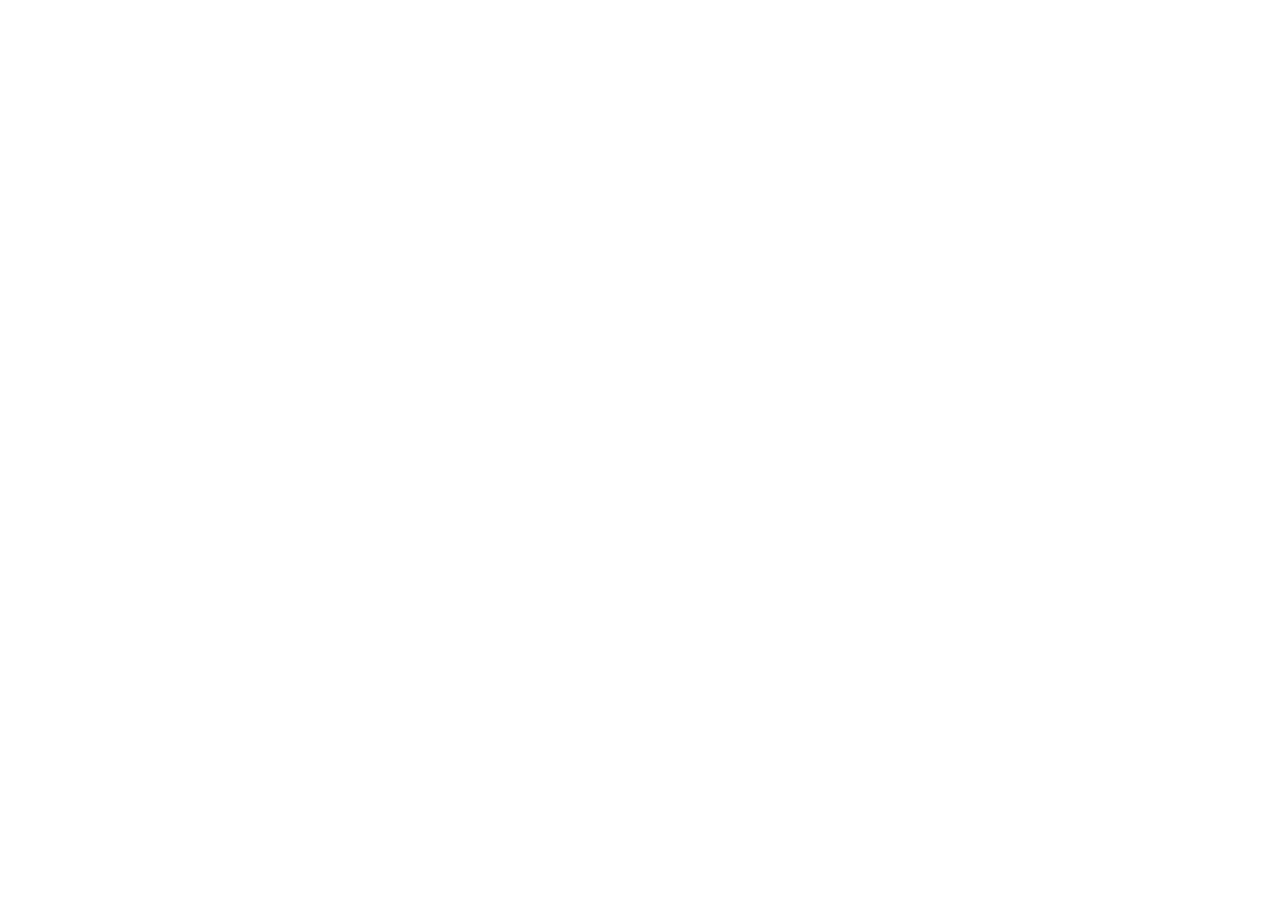
==== designs/color-mode-switch/index.html @ fc919a15 "feat(color_mode_switch): 按钮重设计定稿方向 A 墨盘——黑底加发丝描边补暗页隐身（黑钮唯一隐身场景是亮站转暗的反转后暗页），hover 上浮/描边亮/浮出「还原配色」，常态 " ====
<!doctype html>
<html lang="zh">
<head>
<meta charset="utf-8">
<meta name="viewport" content="width=device-width, initial-scale=1">
<title>亮暗色切换 · 按钮定稿基准</title>
<style>
  * { box-sizing: border-box; }
  html, body { margin: 0; }
  body {
    font-family: -apple-system, BlinkMacSystemFont, 'Segoe UI', 'PingFang SC', 'Noto Sans SC', sans-serif;
  }

  /* ───────────── artboard 页面骨架（按钮的场景语境） ───────────── */
  .pgm { position: absolute; inset: 0; overflow: hidden; }
  .pgm-nav { display: flex; align-items: center; gap: 10px; padding: 0 16px; height: 38px; }
  .pgm-logo { width: 20px; height: 20px; border-radius: 6px; flex-shrink: 0; }
  .pgm-navitem { width: 34px; height: 8px; border-radius: 4px; }
  .pgm-body { display: flex; gap: 14px; padding: 16px 16px 0; }
  .pgm-main { flex: 1; min-width: 0; }
  .pgm-head { height: 16px; border-radius: 5px; width: 62%; margin-bottom: 12px; }
  .pgm-line { height: 8px; border-radius: 4px; margin-bottom: 8px; }
  .pgm-side { width: 128px; height: 118px; border-radius: 8px; flex-shrink: 0; }
  .pgm-body2 { padding: 14px 16px 0; }

  .pgm--light { background: #f7f6f3; }
  .pgm--light .pgm-logo { background: rgba(0,0,0,.32); }
  .pgm--light .pgm-navitem { background: rgba(0,0,0,.12); }
  .pgm--light .pgm-head { background: rgba(0,0,0,.30); }
  .pgm--light .pgm-line { background: rgba(0,0,0,.12); }
  .pgm--light .pgm-side { background: linear-gradient(135deg, #c8d3e2, #93a7c2); }

  .pgm--dark { background: #14161a; }
  .pgm--dark .pgm-logo { background: rgba(255,255,255,.4); }
  .pgm--dark .pgm-navitem { background: rgba(255,255,255,.14); }
  .pgm--dark .pgm-head { background: rgba(255,255,255,.36); }
  .pgm--dark .pgm-line { background: rgba(255,255,255,.14); }
  .pgm--dark .pgm-side { background: linear-gradient(135deg, #2b3444, #45546e); }

  /* ───────────── 按钮公共：fixed 右上 20px 的替身 ───────────── */
  .cmw { position: absolute; top: 20px; right: 20px; z-index: 5; }

  .cm-tip {
    position: absolute; top: 50%; right: calc(100% + 10px);
    transform: translateY(-50%) translateX(4px);
    /* 描边对齐 v0.1.3 实现：暗页上黑底气泡无描边则边界不可见 */
    background: rgba(20,20,20,.92); color: #fff;
    border: 1px solid rgba(255,255,255,.25);
    font-size: 12px; line-height: 1; padding: 7px 9px; border-radius: 6px;
    white-space: nowrap; opacity: 0; pointer-events: none;
    transition: opacity .16s ease, transform .16s ease;
  }
  .cmw:hover .cm-tip { opacity: 1; transform: translateY(-50%) translateX(0); }

  /* ───────────── 定稿 · 墨盘：黑圆 + 发丝描边（= v0.1.3 实现） ───────────── */
  .cma-btn {
    width: 40px; height: 40px; border-radius: 50%;
    background: #000; border: 1px solid rgba(255,255,255,.22);
    cursor: pointer; padding: 0;
    display: flex; align-items: center; justify-content: center;
    box-shadow: 0 2px 10px rgba(0,0,0,.28);
    transition: transform .18s ease, border-color .18s ease, box-shadow .18s ease;
  }
  .cmw-a:hover .cma-btn {
    transform: translateY(-2px);
    border-color: rgba(255,255,255,.55);
    box-shadow: 0 6px 18px rgba(0,0,0,.32);
  }
</style>
<script src="https://unpkg.com/react@18.3.1/umd/react.development.js" integrity="sha384-hD6/rw4ppMLGNu3tX5cjIb+uRZ7UkRJ6BPkLpg4hAu/6onKUg4lLsHAs9EBPT82L" crossorigin="anonymous"></script>
<script src="https://unpkg.com/react-dom@18.3.1/umd/react-dom.development.js" integrity="sha384-u6aeetuaXnQ38mYT8rp6sbXaQe3NL9t+IBXmnYxwkUI2Hw4bsp2Wvmx4yRQF1uAm" crossorigin="anonymous"></script>
<script src="https://unpkg.com/@babel/standalone@7.29.0/babel.min.js" integrity="sha384-m08KidiNqLdpJqLq95G/LEi8Qvjl/xUYll3QILypMoQ65QorJ9Lvtp2RXYGBFj1y" crossorigin="anonymous"></script>
</head>
<body>
<div id="root"></div>
<script type="text/babel" src="design-canvas.jsx"></script>
<script type="text/babel" src="directions.jsx"></script>
</body>
</html>
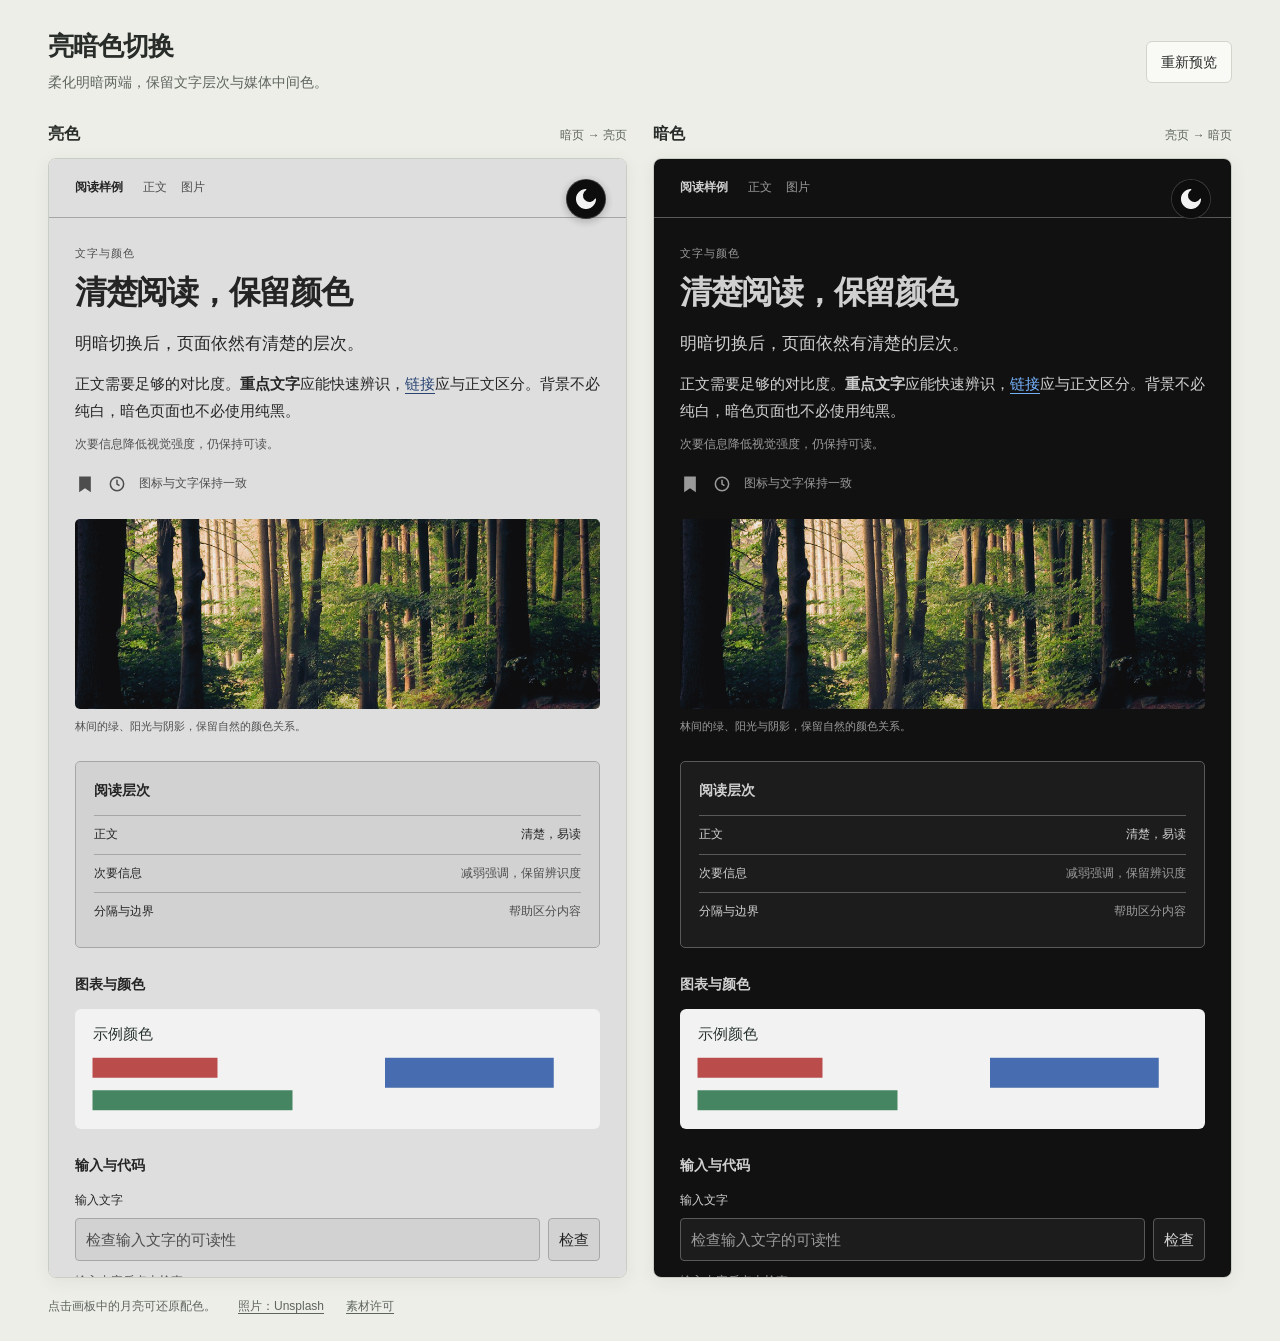
==== commit 6c7c2441: "feat(color_mode_switch): 柔化亮暗配色并修正媒体反转（v0.1.4） - 压缩黑白端点，补偿媒体中间色 - 修复 picture 与嵌套 SVG 重复反转，区分单色图标和彩色图" ====
--- a/designs/color-mode-switch/index.html
+++ b/designs/color-mode-switch/index.html
@@ -1,79 +1,124 @@
 <!doctype html>
-<html lang="zh">
+<html lang="zh-CN">
 <head>
-<meta charset="utf-8">
-<meta name="viewport" content="width=device-width, initial-scale=1">
-<title>亮暗色切换 · 按钮定稿基准</title>
-<style>
-  * { box-sizing: border-box; }
-  html, body { margin: 0; }
-  body {
-    font-family: -apple-system, BlinkMacSystemFont, 'Segoe UI', 'PingFang SC', 'Noto Sans SC', sans-serif;
-  }
-
-  /* ───────────── artboard 页面骨架（按钮的场景语境） ───────────── */
-  .pgm { position: absolute; inset: 0; overflow: hidden; }
-  .pgm-nav { display: flex; align-items: center; gap: 10px; padding: 0 16px; height: 38px; }
-  .pgm-logo { width: 20px; height: 20px; border-radius: 6px; flex-shrink: 0; }
-  .pgm-navitem { width: 34px; height: 8px; border-radius: 4px; }
-  .pgm-body { display: flex; gap: 14px; padding: 16px 16px 0; }
-  .pgm-main { flex: 1; min-width: 0; }
-  .pgm-head { height: 16px; border-radius: 5px; width: 62%; margin-bottom: 12px; }
-  .pgm-line { height: 8px; border-radius: 4px; margin-bottom: 8px; }
-  .pgm-side { width: 128px; height: 118px; border-radius: 8px; flex-shrink: 0; }
-  .pgm-body2 { padding: 14px 16px 0; }
-
-  .pgm--light { background: #f7f6f3; }
-  .pgm--light .pgm-logo { background: rgba(0,0,0,.32); }
-  .pgm--light .pgm-navitem { background: rgba(0,0,0,.12); }
-  .pgm--light .pgm-head { background: rgba(0,0,0,.30); }
-  .pgm--light .pgm-line { background: rgba(0,0,0,.12); }
-  .pgm--light .pgm-side { background: linear-gradient(135deg, #c8d3e2, #93a7c2); }
-
-  .pgm--dark { background: #14161a; }
-  .pgm--dark .pgm-logo { background: rgba(255,255,255,.4); }
-  .pgm--dark .pgm-navitem { background: rgba(255,255,255,.14); }
-  .pgm--dark .pgm-head { background: rgba(255,255,255,.36); }
-  .pgm--dark .pgm-line { background: rgba(255,255,255,.14); }
-  .pgm--dark .pgm-side { background: linear-gradient(135deg, #2b3444, #45546e); }
-
-  /* ───────────── 按钮公共：fixed 右上 20px 的替身 ───────────── */
-  .cmw { position: absolute; top: 20px; right: 20px; z-index: 5; }
-
-  .cm-tip {
-    position: absolute; top: 50%; right: calc(100% + 10px);
-    transform: translateY(-50%) translateX(4px);
-    /* 描边对齐 v0.1.3 实现：暗页上黑底气泡无描边则边界不可见 */
-    background: rgba(20,20,20,.92); color: #fff;
-    border: 1px solid rgba(255,255,255,.25);
-    font-size: 12px; line-height: 1; padding: 7px 9px; border-radius: 6px;
-    white-space: nowrap; opacity: 0; pointer-events: none;
-    transition: opacity .16s ease, transform .16s ease;
-  }
-  .cmw:hover .cm-tip { opacity: 1; transform: translateY(-50%) translateX(0); }
-
-  /* ───────────── 定稿 · 墨盘：黑圆 + 发丝描边（= v0.1.3 实现） ───────────── */
-  .cma-btn {
-    width: 40px; height: 40px; border-radius: 50%;
-    background: #000; border: 1px solid rgba(255,255,255,.22);
-    cursor: pointer; padding: 0;
-    display: flex; align-items: center; justify-content: center;
-    box-shadow: 0 2px 10px rgba(0,0,0,.28);
-    transition: transform .18s ease, border-color .18s ease, box-shadow .18s ease;
-  }
-  .cmw-a:hover .cma-btn {
-    transform: translateY(-2px);
-    border-color: rgba(255,255,255,.55);
-    box-shadow: 0 6px 18px rgba(0,0,0,.32);
-  }
-</style>
-<script src="https://unpkg.com/react@18.3.1/umd/react.development.js" integrity="sha384-hD6/rw4ppMLGNu3tX5cjIb+uRZ7UkRJ6BPkLpg4hAu/6onKUg4lLsHAs9EBPT82L" crossorigin="anonymous"></script>
-<script src="https://unpkg.com/react-dom@18.3.1/umd/react-dom.development.js" integrity="sha384-u6aeetuaXnQ38mYT8rp6sbXaQe3NL9t+IBXmnYxwkUI2Hw4bsp2Wvmx4yRQF1uAm" crossorigin="anonymous"></script>
-<script src="https://unpkg.com/@babel/standalone@7.29.0/babel.min.js" integrity="sha384-m08KidiNqLdpJqLq95G/LEi8Qvjl/xUYll3QILypMoQ65QorJ9Lvtp2RXYGBFj1y" crossorigin="anonymous"></script>
+  <meta charset="utf-8">
+  <meta name="viewport" content="width=device-width, initial-scale=1">
+  <title>亮暗色切换 · 改进设计</title>
+  <!-- 两个画板均运行当前脚本。亮页来自暗色内容，暗页来自亮色内容；未另画一套转换后的颜色。 -->
+  <style>
+    :root { color-scheme: light; --paper:#eeeee9; --ink:#292d29; --muted:#5d655d; --line:#d1d5cc; }
+    * { box-sizing:border-box; }
+    body { margin:0; background:var(--paper); color:var(--ink); font:14px/1.75 -apple-system,"SF Pro Text","PingFang SC","Noto Sans SC",sans-serif; }
+    main { max-width:1280px; margin:auto; padding:30px clamp(18px,4vw,48px) 24px; }
+    .heading { display:flex; align-items:center; justify-content:space-between; flex-wrap:wrap; gap:16px; margin-bottom:26px; }
+    h1 { font-size:26px; font-weight:650; letter-spacing:-.04em; line-height:1.3; margin:0 0 6px; }
+    .heading p { color:var(--muted); margin:0; }
+    button { font:inherit; color:var(--ink); background:#f9faf6; border:1px solid var(--line); border-radius:6px; min-height:42px; padding:7px 14px; cursor:pointer; }
+    button:hover { border-color:#6b7f6c; }
+    button:focus-visible,a:focus-visible { outline:3px solid #52795d; outline-offset:3px; }
+    .screens { display:grid; grid-template-columns:repeat(2,minmax(0,1fr)); align-items:start; gap:26px; }
+    article { min-width:0; }
+    .label { display:flex; justify-content:space-between; align-items:baseline; gap:12px; margin:0 0 10px; }
+    h2 { margin:0; font-size:16px; font-weight:620; }
+    .label span { color:var(--muted); font-size:12px; }
+    iframe { display:block; width:100%; height:1120px; border:1px solid #c9cec4; border-radius:8px; background:#fff; box-shadow:0 4px 18px #242c2410; }
+    footer { display:flex; flex-wrap:wrap; gap:8px 22px; color:var(--muted); font-size:12px; margin-top:18px; }
+    footer a { color:inherit; text-underline-offset:3px; }
+    @media (max-width:760px) { .screens { grid-template-columns:1fr; gap:28px; } main { padding-top:22px; } iframe { height:1180px; } }
+    @media (prefers-reduced-motion:reduce) { * { scroll-behavior:auto !important; } }
+  </style>
 </head>
 <body>
-<div id="root"></div>
-<script type="text/babel" src="design-canvas.jsx"></script>
-<script type="text/babel" src="directions.jsx"></script>
+<main>
+  <header class="heading">
+    <div><h1>亮暗色切换</h1><p>柔化明暗两端，保留文字层次与媒体中间色。</p></div>
+    <button id="reload" type="button">重新预览</button>
+  </header>
+  <section class="screens" aria-label="改进后的亮暗设计">
+    <article data-screen-label="改进后的亮色">
+      <div class="label"><h2>亮色</h2><span>暗页 → 亮页</span></div>
+      <iframe id="light-preview" title="改进后的亮色页面"></iframe>
+    </article>
+    <article data-screen-label="改进后的暗色">
+      <div class="label"><h2>暗色</h2><span>亮页 → 暗页</span></div>
+      <iframe id="dark-preview" title="改进后的暗色页面"></iframe>
+    </article>
+  </section>
+  <footer><span>点击画板中的月亮可还原配色。</span><a href="https://images.unsplash.com/photo-1441974231531-c6227db76b6e" target="_blank" rel="noreferrer">照片：Unsplash</a><a href="https://unsplash.com/license" target="_blank" rel="noreferrer">素材许可</a></footer>
+</main>
+<template id="reading-page">
+  <header class="navigation"><strong>阅读样例</strong><nav aria-label="页内导航"><a href="#reading">正文</a><a href="#photo">图片</a></nav></header>
+  <main class="reading" id="reading">
+    <div class="eyebrow">文字与颜色</div>
+    <h1>清楚阅读，保留颜色</h1>
+    <p class="lead">明暗切换后，页面依然有清楚的层次。</p>
+    <p>正文需要足够的对比度。<strong>重点文字</strong>应能快速辨识，<a href="#details">链接</a>应与正文区分。背景不必纯白，暗色页面也不必使用纯黑。</p>
+    <p class="secondary">次要信息降低视觉强度，仍保持可读。</p>
+    <div class="icon-row"><svg id="fill-icon" width="20" height="20" viewBox="0 0 24 24" fill="currentColor" aria-label="书签图标"><path d="M5 3h14v19l-7-5-7 5Z"></path></svg><svg id="stroke-icon" width="20" height="20" viewBox="0 0 24 24" fill="none" stroke="currentColor" stroke-width="1.8" aria-label="时钟图标"><circle cx="12" cy="12" r="8"></circle><path d="M12 7v5l3 2"></path></svg><span>图标与文字保持一致</span></div>
+    <figure id="photo"><picture><source srcset="assets/forest.jpg" type="image/jpeg"><img src="assets/forest.jpg" width="960" height="639" alt="阳光穿过森林，照亮绿色树叶与林间小路"></picture><figcaption>林间的绿、阳光与阴影，保留自然的颜色关系。</figcaption></figure>
+    <section class="details" id="details" aria-labelledby="detail-title">
+      <h2 id="detail-title">阅读层次</h2>
+      <div class="detail-row"><strong>正文</strong><span>清楚，易读</span></div>
+      <div class="detail-row"><strong>次要信息</strong><span class="secondary">减弱强调，保留辨识度</span></div>
+      <div class="detail-row"><strong>分隔与边界</strong><span class="secondary">帮助区分内容</span></div>
+    </section>
+    <section class="colors" aria-labelledby="colors-title">
+      <h2 id="colors-title">图表与颜色</h2>
+      <svg id="chart" viewBox="0 0 420 96" role="img" aria-label="红绿蓝色条样例"><rect width="420" height="96" rx="5" fill="#f5f5f5"></rect><text x="14" y="24" fill="currentColor" font-size="12">示例颜色</text><rect x="14" y="39" width="100" height="16" fill="#bb4c4c"></rect><rect x="14" y="65" width="160" height="16" fill="#458561"></rect><svg id="nested-svg" x="248" y="25" width="145" height="55" viewBox="0 0 145 55"><rect x="0" y="14" width="135" height="24" fill="#476caf"></rect></svg></svg>
+    </section>
+    <section class="search" aria-labelledby="search-title">
+      <h2 id="search-title">输入与代码</h2>
+      <label for="query">输入文字</label>
+      <div class="form-row"><input id="query" placeholder="检查输入文字的可读性"><button type="button" id="confirm">检查</button></div>
+      <p class="secondary" id="search-result" aria-live="polite">输入内容后点击检查。</p>
+      <pre><code>const theme = 'readable';</code></pre>
+    </section>
+  </main>
+</template>
+<script id="script-source" type="application/json">"// ==UserScript==\n// @name         亮暗色切换\n// @namespace    https://github.com/11ze\n// @version      0.1.4\n// @description  2026-10-31 柔化亮暗端点并补偿媒体中间色，修正 picture、SVG 与背景图容器的反转范围\n// @author       11ze\n// @match        *://*/*\n// @run-at       document-start\n// @noframes\n// @icon         [data-uri]\n// @grant        GM_addStyle\n// @grant        GM_registerMenuCommand\n// @license      MIT\n// ==/UserScript==\n\n(function () {\n  'use strict';\n\n  const STORAGE_KEY = '11ze_color_mode_switch_reverse_color_mode';\n  const TOGGLE_CONTAINER_ID = '11ze-reverse-color-mode-toggle-container';\n  const PAGE_FILTER = 'invert(1) hue-rotate(180deg) contrast(0.9)';\n  // 逆序补偿页面滤镜；极端高光与阴影受色域裁切限制，无法完全恢复。\n  const MEDIA_FILTER = 'contrast(1.1111111111) hue-rotate(180deg) invert(1)';\n\n  /**\n   * 状态存取：storage 由调用方注入，异常（隐私模式/配额）时读出关闭、写返回 false\n   */\n  function readState(storage) {\n    try {\n      return storage.getItem(STORAGE_KEY) === 'true';\n    } catch {\n      return false;\n    }\n  }\n\n  function writeState(storage, reverseColorMode) {\n    try {\n      storage.setItem(STORAGE_KEY, reverseColorMode.toString());\n      return true;\n    } catch {\n      return false;\n    }\n  }\n\n  /**\n   * 反转样式表：整页反转、媒体与自挂按钮二次反转抵消、\n   * 逃生舱元素仅清除自身 filter（CSS filter 下子树无法脱离整页反转）\n   */\n  function buildReverseColorCss() {\n    return `\n      html {\n        filter: ${PAGE_FILTER} !important;\n      }\n\n      img, video, iframe, canvas, svg,\n      [id='${TOGGLE_CONTAINER_ID}'] {\n        filter: ${MEDIA_FILTER} !important;\n      }\n\n      /* 容器已带二次反转，容器内 img 再被上面的媒体规则命中会叠成三层（奇数）反转，白色图标变黑底黑字 */\n      [id='${TOGGLE_CONTAINER_ID}'] img {\n        filter: none !important;\n      }\n\n      /* currentColor 图标须随文字一起变色，否则换底色后可能隐身 */\n      svg:where([fill=\"currentColor\"], [stroke=\"currentColor\"],\n                :has([fill=\"currentColor\"], [stroke=\"currentColor\"])) {\n        filter: none !important;\n      }\n\n      /* 彩色图表可同时含 currentColor 标签，显式色值优先保色 */\n      svg:where([fill]:not([fill=\"none\"], [fill=\"currentColor\"]),\n                [stroke]:not([stroke=\"none\"], [stroke=\"currentColor\"]),\n                :has([fill]:not([fill=\"none\"], [fill=\"currentColor\"]),\n                     [stroke]:not([stroke=\"none\"], [stroke=\"currentColor\"]))) {\n        filter: ${MEDIA_FILTER} !important;\n      }\n\n      /* 嵌套 SVG 共享最外层的处理，不能逐层叠加滤镜 */\n      svg svg {\n        filter: none !important;\n      }\n\n      /* 逃生舱仅此类名：data-theme 之类的属性选择器特异性高于 html，会反杀整页反转；\n         且 filter:none 无法让子树脱离反转，本就只对媒体二次反转有效 */\n      .reverse-color-mode-ignore {\n        filter: none !important;\n      }\n    `;\n  }\n\n  // 与 @icon 分家：按钮底 #000 需白月（img 独立文档 currentColor 回落黑，黑底不可见）；\n  // @icon 底是油猴浅色面板需 currentColor（回落黑）。两份 base64 人肉同步，\n  // 形状一致性（剥 fill 后逐字节一致）由测试锁定，改月亮路径须两处同改\n  const ICON_SUN_DATA_URI =\n    '[data-uri]';\n\n  // 定稿「墨盘」（designs/color-mode-switch/ 方向 A，2026-10-31）：\n  // 黑底发丝描边补暗页隐身（黑底唯一隐身场景是反转后暗页——亮站转暗，罕用），\n  // hover 三联动（上浮/描边亮/浮字），常态全不透明（0.7 会把描边压没）\n  const STYLES = {\n    container: {\n      position: 'fixed',\n      top: '20px',\n      right: '20px',\n      zIndex: '9999',\n    },\n    button: {\n      width: '40px',\n      height: '40px',\n      borderRadius: '50%',\n      border: '1px solid rgba(255, 255, 255, 0.22)',\n      // 按钮只在反转开启时显示，主场景暗转亮——反转后的亮页上黑底白月对比度最高\n      backgroundColor: '#000',\n      // 描边只保暗页下限，阴影保反转后亮页上不悬空；描边 hover 变亮是主反馈\n      boxShadow: '0 2px 10px rgba(0, 0, 0, 0.28)',\n      cursor: 'pointer',\n      // tooltip 的定位锚点（挂 button 内：display:none 级联隐藏、随按钮位移）\n      position: 'relative',\n      // 站点全局 button/overflow 样式会裁掉探出按钮左侧的 tooltip\n      overflow: 'visible',\n      fontSize: '20px',\n      display: 'flex',\n      alignItems: 'center',\n      justifyContent: 'center',\n      transition: 'transform 0.18s ease, border-color 0.18s ease, box-shadow 0.18s ease',\n    },\n    buttonHover: {\n      transform: 'translateY(-2px)',\n      borderColor: 'rgba(255, 255, 255, 0.55)',\n      boxShadow: '0 6px 18px rgba(0, 0, 0, 0.32)',\n    },\n    buttonNormal: {\n      transform: 'none',\n      borderColor: 'rgba(255, 255, 255, 0.22)',\n      boxShadow: '0 2px 10px rgba(0, 0, 0, 0.28)',\n    },\n    icon: {\n      width: '24px',\n      height: '24px',\n      // 站点全局 img 样式会命中此图标打出方框，四项内联重置挡住\n      border: 'none',\n      outline: 'none',\n      padding: '0',\n      background: 'none',\n    },\n    tooltip: {\n      // 挂 button 内：关闭态 display:none 级联隐藏，无需单独同步显隐\n      position: 'absolute',\n      top: '50%',\n      right: 'calc(100% + 10px)',\n      transform: 'translateY(-50%) translateX(4px)',\n      // 暗页上黑底气泡无描边则边界不可见，与按钮描边同理\n      background: 'rgba(20, 20, 20, 0.92)',\n      border: '1px solid rgba(255, 255, 255, 0.25)',\n      color: '#fff',\n      fontSize: '12px',\n      lineHeight: '1',\n      padding: '7px 9px',\n      borderRadius: '6px',\n      whiteSpace: 'nowrap',\n      opacity: '0',\n      // 不参与 hover：鼠标扫过 tooltip 不算离开容器，防连击抖动\n      pointerEvents: 'none',\n      transition: 'opacity 0.16s ease, transform 0.16s ease',\n    },\n    tooltipHover: {\n      opacity: '1',\n      transform: 'translateY(-50%) translateX(0)',\n    },\n    tooltipNormal: {\n      opacity: '0',\n      transform: 'translateY(-50%) translateX(4px)',\n    },\n  };\n\n  function setStyles(el, styles) {\n    Object.assign(el.style, styles);\n  }\n\n  function setHover(el, applyHover) {\n    // mouseenter/mouseleave 不冒泡；mouseover/mouseout 会在容器与子按钮间连击导致样式抖动\n    el.addEventListener('mouseenter', function () {\n      applyHover(true);\n    });\n    el.addEventListener('mouseleave', function () {\n      applyHover(false);\n    });\n  }\n\n  function createEl(tag, styles = {}, props = {}) {\n    const el = document.createElement(tag);\n    setStyles(el, styles);\n    Object.assign(el, props);\n    return el;\n  }\n\n  let isReverseColorMode = readState(localStorage);\n  let reverseColorModeStyle = null;\n  let toggleButtonElement = null;\n\n  /**\n   * document-start 即执行：早注反转样式防加载期闪白，此时 body 未就绪不碰按钮\n   */\n  function init() {\n    GM_registerMenuCommand('切换', toggleReverseColorMode);\n\n    if (isReverseColorMode) {\n      applyReverseColorMode();\n    }\n  }\n\n  function mountToggleButton() {\n    createToggleButton();\n    updateToggleButton();\n  }\n\n  function createToggleButton() {\n    const buttonContainer = createEl('div', STYLES.container, {\n      id: TOGGLE_CONTAINER_ID,\n    });\n\n    const icon = createEl('img', STYLES.icon, {\n      src: ICON_SUN_DATA_URI,\n      alt: 'sun',\n    });\n\n    const tooltip = createEl('span', STYLES.tooltip, {\n      textContent: '还原配色',\n    });\n\n    const toggleButton = createEl('button', STYLES.button, {\n      id: '11ze-reverse-color-mode-toggle-button',\n    });\n    toggleButton.appendChild(icon);\n    toggleButton.appendChild(tooltip);\n\n    // hover 三联动作用于 button 与 tooltip，容器本身无样式变化\n    setHover(buttonContainer, function (hovered) {\n      setStyles(toggleButton, hovered ? STYLES.buttonHover : STYLES.buttonNormal);\n      setStyles(tooltip, hovered ? STYLES.tooltipHover : STYLES.tooltipNormal);\n    });\n    toggleButton.addEventListener('click', toggleReverseColorMode);\n\n    buttonContainer.appendChild(toggleButton);\n    document.body.appendChild(buttonContainer);\n\n    toggleButtonElement = toggleButton;\n  }\n\n  function updateToggleButton() {\n    if (!toggleButtonElement) {\n      return;\n    }\n\n    toggleButtonElement.style.display = isReverseColorMode ? 'flex' : 'none';\n  }\n\n  function toggleReverseColorMode() {\n    const nextMode = !isReverseColorMode;\n\n    // 写入失败（配额/禁用）时短路，内存态、存储态、视觉态保持一致\n    if (!writeState(localStorage, nextMode)) return;\n\n    isReverseColorMode = nextMode;\n\n    updateToggleButton();\n\n    if (isReverseColorMode) {\n      applyReverseColorMode();\n    } else {\n      removeReverseColorMode();\n    }\n  }\n\n  function applyReverseColorMode() {\n    if (reverseColorModeStyle) return;\n\n    reverseColorModeStyle = GM_addStyle(buildReverseColorCss());\n  }\n\n  function removeReverseColorMode() {\n    if (reverseColorModeStyle) {\n      reverseColorModeStyle.remove();\n      reverseColorModeStyle = null;\n    }\n  }\n\n  // 测试钩子：浏览器中 __COLOR_MODE_SWITCH_TEST__ 不存在，此分支永不执行\n  if (window.__COLOR_MODE_SWITCH_TEST__) {\n    window.__COLOR_MODE_SWITCH_TEST__.hooks = {\n      readState,\n      writeState,\n      buildReverseColorCss,\n      ICON_SUN_DATA_URI,\n      STORAGE_KEY,\n    };\n  }\n\n  init();\n\n  if (document.readyState === 'loading') {\n    document.addEventListener('DOMContentLoaded', mountToggleButton);\n  } else {\n    mountToggleButton();\n  }\n})();\n"</script>
+<script>
+  'use strict';
+  const source = JSON.parse(document.getElementById('script-source').textContent);
+  const baseUrl = new URL('.', location.href).href;
+  const pageStyles = `
+    * { box-sizing:border-box; } html,body { margin:0; background:var(--bg); color:var(--fg); }
+    :root { color-scheme:dark; --bg:#161616; --fg:#e5e5e5; --secondary:#b8b8b8; --surface:#242424; --line:#555; --link:#a8c7fa; }
+    :root[data-theme="light"] { color-scheme:light; --bg:#fafafa; --fg:#262626; --secondary:#626262; --surface:#eee; --line:#aaa; --link:#1759ac; }
+    body { font:15px/1.8 -apple-system,"SF Pro Text","PingFang SC","Noto Sans SC",sans-serif; }
+    .navigation { display:flex; align-items:center; flex-wrap:wrap; gap:20px; padding:18px 78px 18px 26px; border-bottom:1px solid var(--line); font-size:12px; }
+    nav { display:flex; gap:14px; } nav a { color:var(--secondary); text-decoration:none; }
+    .reading { padding:26px; max-width:620px; margin:auto; }
+    .eyebrow { color:var(--secondary); font-size:11px; letter-spacing:.08em; }
+    h1 { font-size:clamp(25px,5.5vw,32px); line-height:1.35; letter-spacing:-.04em; margin:8px 0 15px; font-weight:650; }
+    h2 { font-size:14px; margin:0 0 12px; font-weight:620; } p { margin:10px 0; } .lead { font-size:17px; }
+    a { color:var(--link); text-underline-offset:4px; } .secondary { color:var(--secondary); font-size:12px; }
+    .icon-row { display:flex; gap:12px; align-items:center; margin-top:18px; color:var(--secondary); font-size:12px; }
+    figure { margin:24px 0; } figure img { display:block; width:100%; height:190px; object-fit:cover; border-radius:5px; }
+    figcaption { font-size:11px; color:var(--secondary); margin-top:8px; }
+    .details { background:var(--surface); padding:16px 18px; border:1px solid var(--line); border-radius:5px; }
+    .detail-row { display:flex; justify-content:space-between; flex-wrap:wrap; gap:6px 12px; font-size:12px; padding:8px 0; border-top:1px solid var(--line); }
+    .detail-row strong { font-weight:500; } .colors,.search { margin-top:24px; }
+    #chart { display:block; width:100%; color:#28332d; }
+    label { display:block; font-size:12px; margin-bottom:6px; }
+    .form-row { display:flex; gap:8px; } input,button { font:inherit; border:1px solid var(--line); border-radius:4px; background:var(--surface); color:var(--fg); padding:7px 10px; }
+    input { min-width:0; width:100%; } input::placeholder { color:var(--secondary); } button { flex-shrink:0; cursor:pointer; }
+    :focus-visible { outline:2px solid var(--link); outline-offset:3px; }
+    pre { white-space:pre-wrap; overflow-wrap:anywhere; margin:12px 0 0; padding:11px 13px; background:var(--surface); border-radius:4px; font:12px/1.8 ui-monospace,monospace; }
+    @media (max-width:360px) { .reading { padding:20px; } .navigation { padding-left:20px; gap:14px; } figure img { height:165px; } }
+  `;
+  function render() {
+    for (const [frameId, theme] of [['light-preview', 'dark'], ['dark-preview', 'light']]) {
+      const shim = `let state = 'true';
+        Object.defineProperty(window, 'localStorage', { value: { getItem() { return state; }, setItem(key, value) { state = value; } } });
+        window.GM_addStyle = function (css) { const style = document.createElement('style'); style.dataset.reverseColor = ''; style.textContent = css; document.head.appendChild(style); return style; };
+        window.GM_registerMenuCommand = function () {};`;
+      const interactions = `document.querySelectorAll('a[href^="#"]').forEach(link => link.addEventListener('click', event => { event.preventDefault(); document.querySelector(link.getAttribute('href')).scrollIntoView(); }));
+        document.getElementById('confirm').addEventListener('click', () => { document.getElementById('search-result').textContent = document.getElementById('query').value ? '输入文字清晰可读。' : '请先输入文字。'; });`;
+      document.getElementById(frameId).srcdoc = '<!doctype html><html lang="zh-CN" data-theme="' + theme + '"><head><meta charset="utf-8"><base href="' + baseUrl + '"><style>' + pageStyles + '</style><script>' + shim + source + '<\/script></head><body>' + document.getElementById('reading-page').innerHTML + '<script>' + interactions + '<\/script></body></html>';
+    }
+  }
+  document.getElementById('reload').addEventListener('click', render);
+  render();
+</script>
 </body>
 </html>
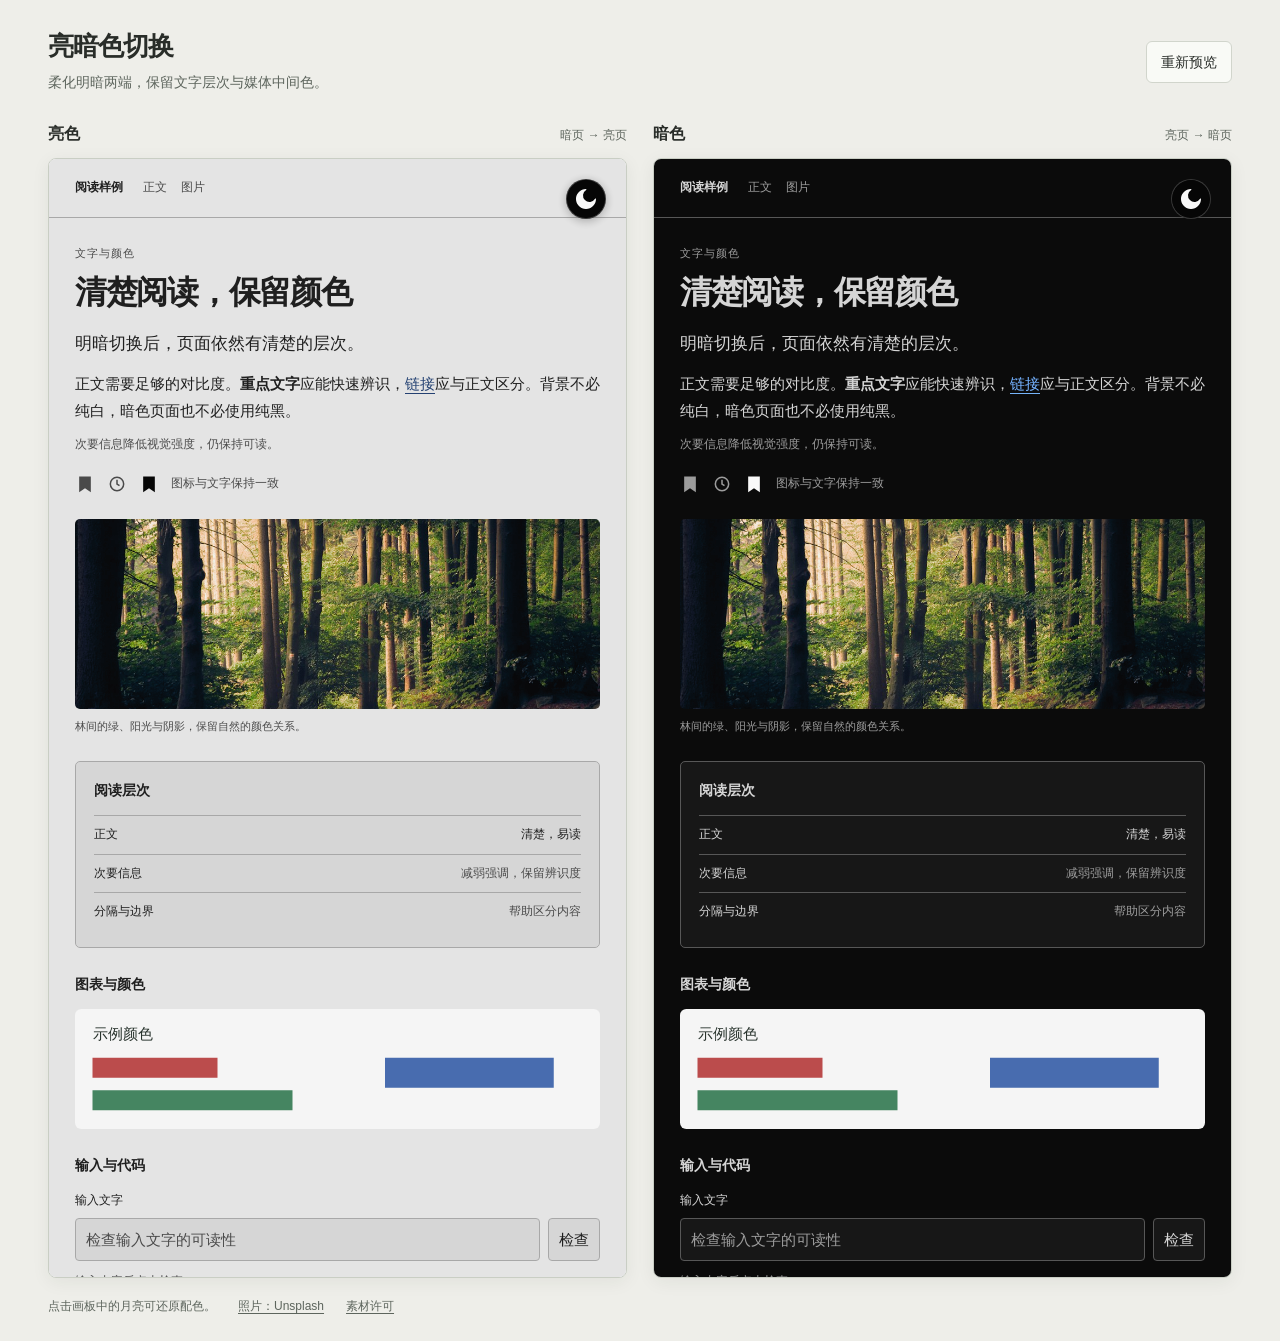
==== commit d1e51660: "fix(color_mode_switch): 修复全屏与 SVG 显示并保留站点滤镜（v0.1.5） - 对比度调整为 0.95，同步媒体补偿 - 修复全屏视频偏色和固定黑白 SVG 隐身 - 保留" ====
--- a/designs/color-mode-switch/index.html
+++ b/designs/color-mode-switch/index.html
@@ -37,11 +37,11 @@
   <section class="screens" aria-label="改进后的亮暗设计">
     <article data-screen-label="改进后的亮色">
       <div class="label"><h2>亮色</h2><span>暗页 → 亮页</span></div>
-      <iframe id="light-preview" title="改进后的亮色页面"></iframe>
+      <iframe id="light-preview" title="改进后的亮色页面" allowfullscreen></iframe>
     </article>
     <article data-screen-label="改进后的暗色">
       <div class="label"><h2>暗色</h2><span>亮页 → 暗页</span></div>
-      <iframe id="dark-preview" title="改进后的暗色页面"></iframe>
+      <iframe id="dark-preview" title="改进后的暗色页面" allowfullscreen></iframe>
     </article>
   </section>
   <footer><span>点击画板中的月亮可还原配色。</span><a href="https://images.unsplash.com/photo-1441974231531-c6227db76b6e" target="_blank" rel="noreferrer">照片：Unsplash</a><a href="https://unsplash.com/license" target="_blank" rel="noreferrer">素材许可</a></footer>
@@ -54,7 +54,7 @@
     <p class="lead">明暗切换后，页面依然有清楚的层次。</p>
     <p>正文需要足够的对比度。<strong>重点文字</strong>应能快速辨识，<a href="#details">链接</a>应与正文区分。背景不必纯白，暗色页面也不必使用纯黑。</p>
     <p class="secondary">次要信息降低视觉强度，仍保持可读。</p>
-    <div class="icon-row"><svg id="fill-icon" width="20" height="20" viewBox="0 0 24 24" fill="currentColor" aria-label="书签图标"><path d="M5 3h14v19l-7-5-7 5Z"></path></svg><svg id="stroke-icon" width="20" height="20" viewBox="0 0 24 24" fill="none" stroke="currentColor" stroke-width="1.8" aria-label="时钟图标"><circle cx="12" cy="12" r="8"></circle><path d="M12 7v5l3 2"></path></svg><span>图标与文字保持一致</span></div>
+    <div class="icon-row"><svg id="fill-icon" width="20" height="20" viewBox="0 0 24 24" fill="currentColor" aria-label="书签图标"><path d="M5 3h14v19l-7-5-7 5Z"></path></svg><svg id="stroke-icon" width="20" height="20" viewBox="0 0 24 24" fill="none" stroke="currentColor" stroke-width="1.8" aria-label="时钟图标"><circle cx="12" cy="12" r="8"></circle><path d="M12 7v5l3 2"></path></svg><svg id="fixed-icon" width="20" height="20" viewBox="0 0 24 24" fill="#fff" aria-label="固定色书签"><path d="M5 3h14v19l-7-5-7 5Z"></path></svg><span>图标与文字保持一致</span></div>
     <figure id="photo"><picture><source srcset="assets/forest.jpg" type="image/jpeg"><img src="assets/forest.jpg" width="960" height="639" alt="阳光穿过森林，照亮绿色树叶与林间小路"></picture><figcaption>林间的绿、阳光与阴影，保留自然的颜色关系。</figcaption></figure>
     <section class="details" id="details" aria-labelledby="detail-title">
       <h2 id="detail-title">阅读层次</h2>
@@ -73,9 +73,15 @@
       <p class="secondary" id="search-result" aria-live="polite">输入内容后点击检查。</p>
       <pre><code>const theme = 'readable';</code></pre>
     </section>
+    <details class="media-check">
+      <summary>图片效果与视频</summary>
+      <figure><img id="gray-photo" src="assets/forest.jpg" width="960" height="639" style="filter:grayscale(1)!important" alt="保留原有灰度效果的森林照片"><figcaption>图片原有的灰度效果保持不变。</figcaption></figure>
+      <video id="sample-video" autoplay muted playsinline aria-label="红绿蓝等六色色条视频"></video>
+      <button id="video-fullscreen" type="button">全屏播放</button>
+    </details>
   </main>
 </template>
-<script id="script-source" type="application/json">"// ==UserScript==\n// @name         亮暗色切换\n// @namespace    https://github.com/11ze\n// @version      0.1.4\n// @description  2026-10-31 柔化亮暗端点并补偿媒体中间色，修正 picture、SVG 与背景图容器的反转范围\n// @author       11ze\n// @match        *://*/*\n// @run-at       document-start\n// @noframes\n// @icon         [data-uri]\n// @grant        GM_addStyle\n// @grant        GM_registerMenuCommand\n// @license      MIT\n// ==/UserScript==\n\n(function () {\n  'use strict';\n\n  const STORAGE_KEY = '11ze_color_mode_switch_reverse_color_mode';\n  const TOGGLE_CONTAINER_ID = '11ze-reverse-color-mode-toggle-container';\n  const PAGE_FILTER = 'invert(1) hue-rotate(180deg) contrast(0.9)';\n  // 逆序补偿页面滤镜；极端高光与阴影受色域裁切限制，无法完全恢复。\n  const MEDIA_FILTER = 'contrast(1.1111111111) hue-rotate(180deg) invert(1)';\n\n  /**\n   * 状态存取：storage 由调用方注入，异常（隐私模式/配额）时读出关闭、写返回 false\n   */\n  function readState(storage) {\n    try {\n      return storage.getItem(STORAGE_KEY) === 'true';\n    } catch {\n      return false;\n    }\n  }\n\n  function writeState(storage, reverseColorMode) {\n    try {\n      storage.setItem(STORAGE_KEY, reverseColorMode.toString());\n      return true;\n    } catch {\n      return false;\n    }\n  }\n\n  /**\n   * 反转样式表：整页反转、媒体与自挂按钮二次反转抵消、\n   * 逃生舱元素仅清除自身 filter（CSS filter 下子树无法脱离整页反转）\n   */\n  function buildReverseColorCss() {\n    return `\n      html {\n        filter: ${PAGE_FILTER} !important;\n      }\n\n      img, video, iframe, canvas, svg,\n      [id='${TOGGLE_CONTAINER_ID}'] {\n        filter: ${MEDIA_FILTER} !important;\n      }\n\n      /* 容器已带二次反转，容器内 img 再被上面的媒体规则命中会叠成三层（奇数）反转，白色图标变黑底黑字 */\n      [id='${TOGGLE_CONTAINER_ID}'] img {\n        filter: none !important;\n      }\n\n      /* currentColor 图标须随文字一起变色，否则换底色后可能隐身 */\n      svg:where([fill=\"currentColor\"], [stroke=\"currentColor\"],\n                :has([fill=\"currentColor\"], [stroke=\"currentColor\"])) {\n        filter: none !important;\n      }\n\n      /* 彩色图表可同时含 currentColor 标签，显式色值优先保色 */\n      svg:where([fill]:not([fill=\"none\"], [fill=\"currentColor\"]),\n                [stroke]:not([stroke=\"none\"], [stroke=\"currentColor\"]),\n                :has([fill]:not([fill=\"none\"], [fill=\"currentColor\"]),\n                     [stroke]:not([stroke=\"none\"], [stroke=\"currentColor\"]))) {\n        filter: ${MEDIA_FILTER} !important;\n      }\n\n      /* 嵌套 SVG 共享最外层的处理，不能逐层叠加滤镜 */\n      svg svg {\n        filter: none !important;\n      }\n\n      /* 逃生舱仅此类名：data-theme 之类的属性选择器特异性高于 html，会反杀整页反转；\n         且 filter:none 无法让子树脱离反转，本就只对媒体二次反转有效 */\n      .reverse-color-mode-ignore {\n        filter: none !important;\n      }\n    `;\n  }\n\n  // 与 @icon 分家：按钮底 #000 需白月（img 独立文档 currentColor 回落黑，黑底不可见）；\n  // @icon 底是油猴浅色面板需 currentColor（回落黑）。两份 base64 人肉同步，\n  // 形状一致性（剥 fill 后逐字节一致）由测试锁定，改月亮路径须两处同改\n  const ICON_SUN_DATA_URI =\n    '[data-uri]';\n\n  // 定稿「墨盘」（designs/color-mode-switch/ 方向 A，2026-10-31）：\n  // 黑底发丝描边补暗页隐身（黑底唯一隐身场景是反转后暗页——亮站转暗，罕用），\n  // hover 三联动（上浮/描边亮/浮字），常态全不透明（0.7 会把描边压没）\n  const STYLES = {\n    container: {\n      position: 'fixed',\n      top: '20px',\n      right: '20px',\n      zIndex: '9999',\n    },\n    button: {\n      width: '40px',\n      height: '40px',\n      borderRadius: '50%',\n      border: '1px solid rgba(255, 255, 255, 0.22)',\n      // 按钮只在反转开启时显示，主场景暗转亮——反转后的亮页上黑底白月对比度最高\n      backgroundColor: '#000',\n      // 描边只保暗页下限，阴影保反转后亮页上不悬空；描边 hover 变亮是主反馈\n      boxShadow: '0 2px 10px rgba(0, 0, 0, 0.28)',\n      cursor: 'pointer',\n      // tooltip 的定位锚点（挂 button 内：display:none 级联隐藏、随按钮位移）\n      position: 'relative',\n      // 站点全局 button/overflow 样式会裁掉探出按钮左侧的 tooltip\n      overflow: 'visible',\n      fontSize: '20px',\n      display: 'flex',\n      alignItems: 'center',\n      justifyContent: 'center',\n      transition: 'transform 0.18s ease, border-color 0.18s ease, box-shadow 0.18s ease',\n    },\n    buttonHover: {\n      transform: 'translateY(-2px)',\n      borderColor: 'rgba(255, 255, 255, 0.55)',\n      boxShadow: '0 6px 18px rgba(0, 0, 0, 0.32)',\n    },\n    buttonNormal: {\n      transform: 'none',\n      borderColor: 'rgba(255, 255, 255, 0.22)',\n      boxShadow: '0 2px 10px rgba(0, 0, 0, 0.28)',\n    },\n    icon: {\n      width: '24px',\n      height: '24px',\n      // 站点全局 img 样式会命中此图标打出方框，四项内联重置挡住\n      border: 'none',\n      outline: 'none',\n      padding: '0',\n      background: 'none',\n    },\n    tooltip: {\n      // 挂 button 内：关闭态 display:none 级联隐藏，无需单独同步显隐\n      position: 'absolute',\n      top: '50%',\n      right: 'calc(100% + 10px)',\n      transform: 'translateY(-50%) translateX(4px)',\n      // 暗页上黑底气泡无描边则边界不可见，与按钮描边同理\n      background: 'rgba(20, 20, 20, 0.92)',\n      border: '1px solid rgba(255, 255, 255, 0.25)',\n      color: '#fff',\n      fontSize: '12px',\n      lineHeight: '1',\n      padding: '7px 9px',\n      borderRadius: '6px',\n      whiteSpace: 'nowrap',\n      opacity: '0',\n      // 不参与 hover：鼠标扫过 tooltip 不算离开容器，防连击抖动\n      pointerEvents: 'none',\n      transition: 'opacity 0.16s ease, transform 0.16s ease',\n    },\n    tooltipHover: {\n      opacity: '1',\n      transform: 'translateY(-50%) translateX(0)',\n    },\n    tooltipNormal: {\n      opacity: '0',\n      transform: 'translateY(-50%) translateX(4px)',\n    },\n  };\n\n  function setStyles(el, styles) {\n    Object.assign(el.style, styles);\n  }\n\n  function setHover(el, applyHover) {\n    // mouseenter/mouseleave 不冒泡；mouseover/mouseout 会在容器与子按钮间连击导致样式抖动\n    el.addEventListener('mouseenter', function () {\n      applyHover(true);\n    });\n    el.addEventListener('mouseleave', function () {\n      applyHover(false);\n    });\n  }\n\n  function createEl(tag, styles = {}, props = {}) {\n    const el = document.createElement(tag);\n    setStyles(el, styles);\n    Object.assign(el, props);\n    return el;\n  }\n\n  let isReverseColorMode = readState(localStorage);\n  let reverseColorModeStyle = null;\n  let toggleButtonElement = null;\n\n  /**\n   * document-start 即执行：早注反转样式防加载期闪白，此时 body 未就绪不碰按钮\n   */\n  function init() {\n    GM_registerMenuCommand('切换', toggleReverseColorMode);\n\n    if (isReverseColorMode) {\n      applyReverseColorMode();\n    }\n  }\n\n  function mountToggleButton() {\n    createToggleButton();\n    updateToggleButton();\n  }\n\n  function createToggleButton() {\n    const buttonContainer = createEl('div', STYLES.container, {\n      id: TOGGLE_CONTAINER_ID,\n    });\n\n    const icon = createEl('img', STYLES.icon, {\n      src: ICON_SUN_DATA_URI,\n      alt: 'sun',\n    });\n\n    const tooltip = createEl('span', STYLES.tooltip, {\n      textContent: '还原配色',\n    });\n\n    const toggleButton = createEl('button', STYLES.button, {\n      id: '11ze-reverse-color-mode-toggle-button',\n    });\n    toggleButton.appendChild(icon);\n    toggleButton.appendChild(tooltip);\n\n    // hover 三联动作用于 button 与 tooltip，容器本身无样式变化\n    setHover(buttonContainer, function (hovered) {\n      setStyles(toggleButton, hovered ? STYLES.buttonHover : STYLES.buttonNormal);\n      setStyles(tooltip, hovered ? STYLES.tooltipHover : STYLES.tooltipNormal);\n    });\n    toggleButton.addEventListener('click', toggleReverseColorMode);\n\n    buttonContainer.appendChild(toggleButton);\n    document.body.appendChild(buttonContainer);\n\n    toggleButtonElement = toggleButton;\n  }\n\n  function updateToggleButton() {\n    if (!toggleButtonElement) {\n      return;\n    }\n\n    toggleButtonElement.style.display = isReverseColorMode ? 'flex' : 'none';\n  }\n\n  function toggleReverseColorMode() {\n    const nextMode = !isReverseColorMode;\n\n    // 写入失败（配额/禁用）时短路，内存态、存储态、视觉态保持一致\n    if (!writeState(localStorage, nextMode)) return;\n\n    isReverseColorMode = nextMode;\n\n    updateToggleButton();\n\n    if (isReverseColorMode) {\n      applyReverseColorMode();\n    } else {\n      removeReverseColorMode();\n    }\n  }\n\n  function applyReverseColorMode() {\n    if (reverseColorModeStyle) return;\n\n    reverseColorModeStyle = GM_addStyle(buildReverseColorCss());\n  }\n\n  function removeReverseColorMode() {\n    if (reverseColorModeStyle) {\n      reverseColorModeStyle.remove();\n      reverseColorModeStyle = null;\n    }\n  }\n\n  // 测试钩子：浏览器中 __COLOR_MODE_SWITCH_TEST__ 不存在，此分支永不执行\n  if (window.__COLOR_MODE_SWITCH_TEST__) {\n    window.__COLOR_MODE_SWITCH_TEST__.hooks = {\n      readState,\n      writeState,\n      buildReverseColorCss,\n      ICON_SUN_DATA_URI,\n      STORAGE_KEY,\n    };\n  }\n\n  init();\n\n  if (document.readyState === 'loading') {\n    document.addEventListener('DOMContentLoaded', mountToggleButton);\n  } else {\n    mountToggleButton();\n  }\n})();\n"</script>
+<script id="script-source" type="application/json">"// ==UserScript==\n// @name         亮暗色切换\n// @namespace    https://github.com/11ze\n// @version      0.1.5\n// @description  2026-10-31 对比度调整为 0.95，修复全屏视频偏色与固定黑白 SVG 隐身，保留站点原有媒体滤镜\n// @author       11ze\n// @match        *://*/*\n// @run-at       document-start\n// @noframes\n// @icon         [data-uri]\n// @grant        GM_addStyle\n// @grant        GM_registerMenuCommand\n// @license      MIT\n// ==/UserScript==\n\n(function () {\n  'use strict';\n\n  const STORAGE_KEY = '11ze_color_mode_switch_reverse_color_mode';\n  const TOGGLE_CONTAINER_ID = '11ze-reverse-color-mode-toggle-container';\n  const PAGE_FILTER = 'invert(1) hue-rotate(180deg) contrast(0.95)';\n  // 逆序补偿页面滤镜；极端高光与阴影受色域裁切限制，无法完全恢复。\n  const MEDIA_FILTER = 'contrast(1.0526315789473684) hue-rotate(180deg) invert(1)';\n  const MEDIA_SELECTOR = 'img, video, iframe, canvas, svg';\n  const ORIGINAL_FILTER_PROPERTY = '--11ze-original-filter';\n\n  /**\n   * 状态存取：storage 由调用方注入，异常（隐私模式/配额）时读出关闭、写返回 false\n   */\n  function readState(storage) {\n    try {\n      return storage.getItem(STORAGE_KEY) === 'true';\n    } catch {\n      return false;\n    }\n  }\n\n  function writeState(storage, reverseColorMode) {\n    try {\n      storage.setItem(STORAGE_KEY, reverseColorMode.toString());\n      return true;\n    } catch {\n      return false;\n    }\n  }\n\n  /**\n   * 反转样式表：整页反转、媒体与自挂按钮二次反转抵消、\n   * 逃生舱元素仅清除自身 filter（CSS filter 下子树无法脱离整页反转）\n   */\n  function buildReverseColorCss() {\n    return `\n      html {\n        filter: ${PAGE_FILTER} !important;\n      }\n\n      img, video, iframe, canvas, svg,\n      [id='${TOGGLE_CONTAINER_ID}'] {\n        filter: var(--11ze-original-filter, ) ${MEDIA_FILTER} !important;\n      }\n\n      /* 容器已带二次反转，容器内 img 再被上面的媒体规则命中会叠成三层（奇数）反转，白色图标变黑底黑字 */\n      [id='${TOGGLE_CONTAINER_ID}'] img {\n        filter: var(--11ze-original-filter, none) !important;\n      }\n\n      /* 单色 SVG 随文字变色；用计算后的颜色识别固定黑白和 currentColor */\n      svg[data-11ze-monochrome] {\n        filter: var(--11ze-original-filter, none) !important;\n      }\n\n      /* 嵌套 SVG 共享最外层的处理，不能逐层叠加滤镜 */\n      svg svg {\n        filter: var(--11ze-original-filter, none) !important;\n      }\n\n      /* 逃生舱仅此类名：data-theme 之类的属性选择器特异性高于 html，会反杀整页反转；\n         且 filter:none 无法让子树脱离反转，本就只对媒体二次反转有效 */\n      .reverse-color-mode-ignore {\n        filter: var(--11ze-original-filter, none) !important;\n      }\n\n      /* 全屏内容进入顶层后不再受 html 滤镜影响，只保留站点原有滤镜 */\n      :fullscreen,\n      :fullscreen :is(img, video, iframe, canvas, svg),\n      :fullscreen [id='${TOGGLE_CONTAINER_ID}'] {\n        filter: var(--11ze-original-filter, none) !important;\n      }\n    `;\n  }\n\n  // 与 @icon 分家：按钮底 #000 需白月（img 独立文档 currentColor 回落黑，黑底不可见）；\n  // @icon 底是油猴浅色面板需 currentColor（回落黑）。两份 base64 人肉同步，\n  // 形状一致性（剥 fill 后逐字节一致）由测试锁定，改月亮路径须两处同改\n  const ICON_SUN_DATA_URI =\n    '[data-uri]';\n\n  // 定稿「墨盘」（designs/color-mode-switch/ 方向 A，2026-10-31）：\n  // 黑底发丝描边补暗页隐身（黑底唯一隐身场景是反转后暗页——亮站转暗，罕用），\n  // hover 三联动（上浮/描边亮/浮字），常态全不透明（0.7 会把描边压没）\n  const STYLES = {\n    container: {\n      position: 'fixed',\n      top: '20px',\n      right: '20px',\n      zIndex: '9999',\n    },\n    button: {\n      width: '40px',\n      height: '40px',\n      borderRadius: '50%',\n      border: '1px solid rgba(255, 255, 255, 0.22)',\n      // 按钮只在反转开启时显示，主场景暗转亮——反转后的亮页上黑底白月对比度最高\n      backgroundColor: '#000',\n      // 描边只保暗页下限，阴影保反转后亮页上不悬空；描边 hover 变亮是主反馈\n      boxShadow: '0 2px 10px rgba(0, 0, 0, 0.28)',\n      cursor: 'pointer',\n      // tooltip 的定位锚点（挂 button 内：display:none 级联隐藏、随按钮位移）\n      position: 'relative',\n      // 站点全局 button/overflow 样式会裁掉探出按钮左侧的 tooltip\n      overflow: 'visible',\n      fontSize: '20px',\n      display: 'flex',\n      alignItems: 'center',\n      justifyContent: 'center',\n      transition: 'transform 0.18s ease, border-color 0.18s ease, box-shadow 0.18s ease',\n    },\n    buttonHover: {\n      transform: 'translateY(-2px)',\n      borderColor: 'rgba(255, 255, 255, 0.55)',\n      boxShadow: '0 6px 18px rgba(0, 0, 0, 0.32)',\n    },\n    buttonNormal: {\n      transform: 'none',\n      borderColor: 'rgba(255, 255, 255, 0.22)',\n      boxShadow: '0 2px 10px rgba(0, 0, 0, 0.28)',\n    },\n    icon: {\n      width: '24px',\n      height: '24px',\n      // 站点全局 img 样式会命中此图标打出方框，四项内联重置挡住\n      border: 'none',\n      outline: 'none',\n      padding: '0',\n      background: 'none',\n    },\n    tooltip: {\n      // 挂 button 内：关闭态 display:none 级联隐藏，无需单独同步显隐\n      position: 'absolute',\n      top: '50%',\n      right: 'calc(100% + 10px)',\n      transform: 'translateY(-50%) translateX(4px)',\n      // 暗页上黑底气泡无描边则边界不可见，与按钮描边同理\n      background: 'rgba(20, 20, 20, 0.92)',\n      border: '1px solid rgba(255, 255, 255, 0.25)',\n      color: '#fff',\n      fontSize: '12px',\n      lineHeight: '1',\n      padding: '7px 9px',\n      borderRadius: '6px',\n      whiteSpace: 'nowrap',\n      opacity: '0',\n      // 不参与 hover：鼠标扫过 tooltip 不算离开容器，防连击抖动\n      pointerEvents: 'none',\n      transition: 'opacity 0.16s ease, transform 0.16s ease',\n    },\n    tooltipHover: {\n      opacity: '1',\n      transform: 'translateY(-50%) translateX(0)',\n    },\n    tooltipNormal: {\n      opacity: '0',\n      transform: 'translateY(-50%) translateX(4px)',\n    },\n  };\n\n  function setStyles(el, styles) {\n    Object.assign(el.style, styles);\n  }\n\n  function setHover(el, applyHover) {\n    // mouseenter/mouseleave 不冒泡；mouseover/mouseout 会在容器与子按钮间连击导致样式抖动\n    el.addEventListener('mouseenter', function () {\n      applyHover(true);\n    });\n    el.addEventListener('mouseleave', function () {\n      applyHover(false);\n    });\n  }\n\n  function createEl(tag, styles = {}, props = {}) {\n    const el = document.createElement(tag);\n    setStyles(el, styles);\n    Object.assign(el, props);\n    return el;\n  }\n\n  let isReverseColorMode = readState(localStorage);\n  let reverseColorModeStyle = null;\n  let toggleButtonElement = null;\n  let mediaObserver = null;\n  const mediaStyles = new Map();\n\n  function isMonochromeSvg(svg) {\n    // 图片、外部符号和渐变不能从当前绘制色判断，保留媒体处理。\n    if (svg.querySelector('image, foreignObject, use')) return false;\n    const shapes = [svg, ...svg.querySelectorAll('path, rect, circle, ellipse, line, polyline, polygon, text')];\n    return shapes.every(function (shape) {\n      const style = getComputedStyle(shape);\n      return [style.fill, style.stroke].every(function (paint) {\n        if (paint === 'none' || paint === 'transparent') return true;\n        const match = paint.match(/^rgba?\\(([^)]+)\\)$/);\n        if (!match) return false;\n        const channels = match[1].split(/[,\\s/]+/).map(Number);\n        return channels[3] === 0 || (channels[0] === channels[1] && channels[1] === channels[2]);\n      });\n    });\n  }\n\n  function updateMediaStyles(root) {\n    const elements = new Set(root.querySelectorAll(MEDIA_SELECTOR));\n    if (root === document && document.fullscreenElement) elements.add(document.fullscreenElement);\n    if (root.nodeType === 1 && (root.matches(MEDIA_SELECTOR) || root === document.fullscreenElement)) {\n      elements.add(root);\n    }\n    for (let svg = root.closest?.('svg'); svg; svg = svg.parentElement?.closest('svg')) elements.add(svg);\n    if (!elements.size) return;\n\n    // 同步读取期间停用脚本样式，避免把自己的补偿重新采集为站点滤镜。\n    const disabled = reverseColorModeStyle.disabled;\n    reverseColorModeStyle.disabled = true;\n    try {\n      const originals = [];\n      for (const element of elements) {\n        if (!element.isConnected) continue;\n        const previous = mediaStyles.get(element);\n        let inlineFilter = element.style.getPropertyValue('filter');\n        let priority = element.style.getPropertyPriority('filter');\n        if (previous?.appliedFilter && inlineFilter === previous.appliedFilter && priority === 'important') {\n          inlineFilter = previous.inlineFilter;\n          priority = previous.priority;\n          element.style.setProperty('filter', inlineFilter, priority);\n        }\n        originals.push({ element, inlineFilter, priority });\n      }\n      // 先读取整批原值，防止 filter:inherit 读到父媒体刚挂上的补偿。\n      const captured = originals.map(function (original) {\n        const { element } = original;\n        return { ...original, filter: getComputedStyle(element).filter,\n          monochrome: element.matches('svg') && isMonochromeSvg(element) };\n      });\n      for (const { element, inlineFilter, priority, filter, monochrome } of captured) {\n        // initial 阻止私有属性从外层媒体继承，none 又不能与滤镜函数拼接。\n        element.style.setProperty(ORIGINAL_FILTER_PROPERTY, filter === 'none' ? 'initial' : filter);\n        if (element.matches('svg')) {\n          if (monochrome) element.setAttribute('data-11ze-monochrome', '');\n          else element.removeAttribute('data-11ze-monochrome');\n        }\n        // 内联 important 同时覆盖站点样式表中的 important，原值留待关闭时恢复。\n        const compensate = element.matches(MEDIA_SELECTOR) && !monochrome &&\n          element !== document.fullscreenElement &&\n          !element.matches('svg svg, .reverse-color-mode-ignore, :fullscreen *') &&\n          !(element.matches('img') && element.closest(`[id='${TOGGLE_CONTAINER_ID}']`));\n        const appliedFilter = compensate ? `var(--11ze-original-filter, ) ${MEDIA_FILTER}` : 'var(--11ze-original-filter, none)';\n        element.style.setProperty('filter', appliedFilter, 'important');\n        mediaStyles.set(element, { lastStyle: element.getAttribute('style'), inlineFilter, priority, appliedFilter });\n      }\n    } finally {\n      reverseColorModeStyle.disabled = disabled;\n    }\n  }\n\n  function clearMediaStyle(element) {\n    const previous = mediaStyles.get(element);\n    if (previous.appliedFilter && element.style.getPropertyValue('filter') === previous.appliedFilter &&\n        element.style.getPropertyPriority('filter') === 'important') {\n      element.style.setProperty('filter', previous.inlineFilter, previous.priority);\n    }\n    element.style.removeProperty(ORIGINAL_FILTER_PROPERTY);\n    element.removeAttribute('data-11ze-monochrome');\n    mediaStyles.delete(element);\n  }\n\n  function observeMedia() {\n    mediaObserver = new MutationObserver(function (records) {\n      let changed = false;\n      for (const record of records) {\n        if (record.type === 'attributes' && record.attributeName === 'style' &&\n            mediaStyles.get(record.target)?.lastStyle === record.target.getAttribute('style')) continue;\n        changed = true;\n      }\n      for (const element of mediaStyles.keys()) {\n        if (!element.isConnected) clearMediaStyle(element);\n      }\n      // 样式表删除、兄弟选择器和 :has() 都可能影响目标子树外的媒体。\n      if (changed) updateMediaStyles(document);\n    });\n    mediaObserver.observe(document, {\n      childList: true,\n      subtree: true,\n      characterData: true,\n      attributes: true,\n      attributeFilter: ['style', 'class', 'fill', 'stroke', 'color'],\n    });\n    updateMediaStyles(document);\n  }\n\n  /**\n   * document-start 即执行：早注反转样式防加载期闪白，此时 body 未就绪不碰按钮\n   */\n  function init() {\n    GM_registerMenuCommand('切换', toggleReverseColorMode);\n    document.addEventListener('fullscreenchange', function () {\n      if (!reverseColorModeStyle) return;\n      for (const element of mediaStyles.keys()) {\n        if (!element.matches(MEDIA_SELECTOR) && element !== document.fullscreenElement) clearMediaStyle(element);\n      }\n      updateMediaStyles(document.fullscreenElement || document);\n    });\n    // document-start 时外部样式表可能尚未加载，加载后重读站点滤镜。\n    document.addEventListener('load', function (event) {\n      if (reverseColorModeStyle && event.target.tagName === 'LINK') updateMediaStyles(document);\n    }, true);\n\n    if (isReverseColorMode) {\n      applyReverseColorMode();\n    }\n  }\n\n  function mountToggleButton() {\n    createToggleButton();\n    updateToggleButton();\n  }\n\n  function createToggleButton() {\n    const buttonContainer = createEl('div', STYLES.container, {\n      id: TOGGLE_CONTAINER_ID,\n    });\n\n    const icon = createEl('img', STYLES.icon, {\n      src: ICON_SUN_DATA_URI,\n      alt: 'sun',\n    });\n\n    const tooltip = createEl('span', STYLES.tooltip, {\n      textContent: '还原配色',\n    });\n\n    const toggleButton = createEl('button', STYLES.button, {\n      id: '11ze-reverse-color-mode-toggle-button',\n    });\n    toggleButton.appendChild(icon);\n    toggleButton.appendChild(tooltip);\n\n    // hover 三联动作用于 button 与 tooltip，容器本身无样式变化\n    setHover(buttonContainer, function (hovered) {\n      setStyles(toggleButton, hovered ? STYLES.buttonHover : STYLES.buttonNormal);\n      setStyles(tooltip, hovered ? STYLES.tooltipHover : STYLES.tooltipNormal);\n    });\n    toggleButton.addEventListener('click', toggleReverseColorMode);\n\n    buttonContainer.appendChild(toggleButton);\n    document.body.appendChild(buttonContainer);\n\n    toggleButtonElement = toggleButton;\n  }\n\n  function updateToggleButton() {\n    if (!toggleButtonElement) {\n      return;\n    }\n\n    toggleButtonElement.style.display = isReverseColorMode ? 'flex' : 'none';\n  }\n\n  function toggleReverseColorMode() {\n    const nextMode = !isReverseColorMode;\n\n    // 写入失败（配额/禁用）时短路，内存态、存储态、视觉态保持一致\n    if (!writeState(localStorage, nextMode)) return;\n\n    isReverseColorMode = nextMode;\n\n    updateToggleButton();\n\n    if (isReverseColorMode) {\n      applyReverseColorMode();\n    } else {\n      removeReverseColorMode();\n    }\n  }\n\n  function applyReverseColorMode() {\n    if (reverseColorModeStyle) return;\n\n    reverseColorModeStyle = GM_addStyle(buildReverseColorCss());\n    observeMedia();\n  }\n\n  function removeReverseColorMode() {\n    if (reverseColorModeStyle) {\n      mediaObserver.disconnect();\n      mediaObserver = null;\n      reverseColorModeStyle.remove();\n      reverseColorModeStyle = null;\n      for (const element of mediaStyles.keys()) clearMediaStyle(element);\n    }\n  }\n\n  // 测试钩子：浏览器中 __COLOR_MODE_SWITCH_TEST__ 不存在，此分支永不执行\n  if (window.__COLOR_MODE_SWITCH_TEST__) {\n    window.__COLOR_MODE_SWITCH_TEST__.hooks = {\n      readState,\n      writeState,\n      buildReverseColorCss,\n      ICON_SUN_DATA_URI,\n      STORAGE_KEY,\n    };\n  }\n\n  init();\n\n  if (document.readyState === 'loading') {\n    document.addEventListener('DOMContentLoaded', mountToggleButton);\n  } else {\n    mountToggleButton();\n  }\n})();\n"</script>
 <script>
   'use strict';
   const source = JSON.parse(document.getElementById('script-source').textContent);
@@ -84,6 +90,7 @@
     * { box-sizing:border-box; } html,body { margin:0; background:var(--bg); color:var(--fg); }
     :root { color-scheme:dark; --bg:#161616; --fg:#e5e5e5; --secondary:#b8b8b8; --surface:#242424; --line:#555; --link:#a8c7fa; }
     :root[data-theme="light"] { color-scheme:light; --bg:#fafafa; --fg:#262626; --secondary:#626262; --surface:#eee; --line:#aaa; --link:#1759ac; }
+    :root[data-theme="light"] #fixed-icon { fill:#000; }
     body { font:15px/1.8 -apple-system,"SF Pro Text","PingFang SC","Noto Sans SC",sans-serif; }
     .navigation { display:flex; align-items:center; flex-wrap:wrap; gap:20px; padding:18px 78px 18px 26px; border-bottom:1px solid var(--line); font-size:12px; }
     nav { display:flex; gap:14px; } nav a { color:var(--secondary); text-decoration:none; }
@@ -104,6 +111,8 @@
     input { min-width:0; width:100%; } input::placeholder { color:var(--secondary); } button { flex-shrink:0; cursor:pointer; }
     :focus-visible { outline:2px solid var(--link); outline-offset:3px; }
     pre { white-space:pre-wrap; overflow-wrap:anywhere; margin:12px 0 0; padding:11px 13px; background:var(--surface); border-radius:4px; font:12px/1.8 ui-monospace,monospace; }
+    .media-check { margin-top:24px; border-top:1px solid var(--line); padding-top:14px; }
+    summary { cursor:pointer; } #sample-video { display:block; width:100%; height:80px; object-fit:fill; background:#000; margin:12px 0; }
     @media (max-width:360px) { .reading { padding:20px; } .navigation { padding-left:20px; gap:14px; } figure img { height:165px; } }
   `;
   function render() {
@@ -113,7 +122,12 @@
         window.GM_addStyle = function (css) { const style = document.createElement('style'); style.dataset.reverseColor = ''; style.textContent = css; document.head.appendChild(style); return style; };
         window.GM_registerMenuCommand = function () {};`;
       const interactions = `document.querySelectorAll('a[href^="#"]').forEach(link => link.addEventListener('click', event => { event.preventDefault(); document.querySelector(link.getAttribute('href')).scrollIntoView(); }));
-        document.getElementById('confirm').addEventListener('click', () => { document.getElementById('search-result').textContent = document.getElementById('query').value ? '输入文字清晰可读。' : '请先输入文字。'; });`;
+        document.getElementById('confirm').addEventListener('click', () => { document.getElementById('search-result').textContent = document.getElementById('query').value ? '输入文字清晰可读。' : '请先输入文字。'; });
+        const canvas = document.createElement('canvas'); canvas.width = 600; canvas.height = 120;
+        const context = canvas.getContext('2d');
+        ['#ff0000', '#00ff00', '#0000ff', '#ffff00', '#00ffff', '#ff00ff'].forEach((color, index) => { context.fillStyle = color; context.fillRect(index * 100, 0, 100, 120); });
+        const video = document.getElementById('sample-video'); video.srcObject = canvas.captureStream(1);
+        document.getElementById('video-fullscreen').addEventListener('click', () => video.requestFullscreen());`;
       document.getElementById(frameId).srcdoc = '<!doctype html><html lang="zh-CN" data-theme="' + theme + '"><head><meta charset="utf-8"><base href="' + baseUrl + '"><style>' + pageStyles + '</style><script>' + shim + source + '<\/script></head><body>' + document.getElementById('reading-page').innerHTML + '<script>' + interactions + '<\/script></body></html>';
     }
   }
